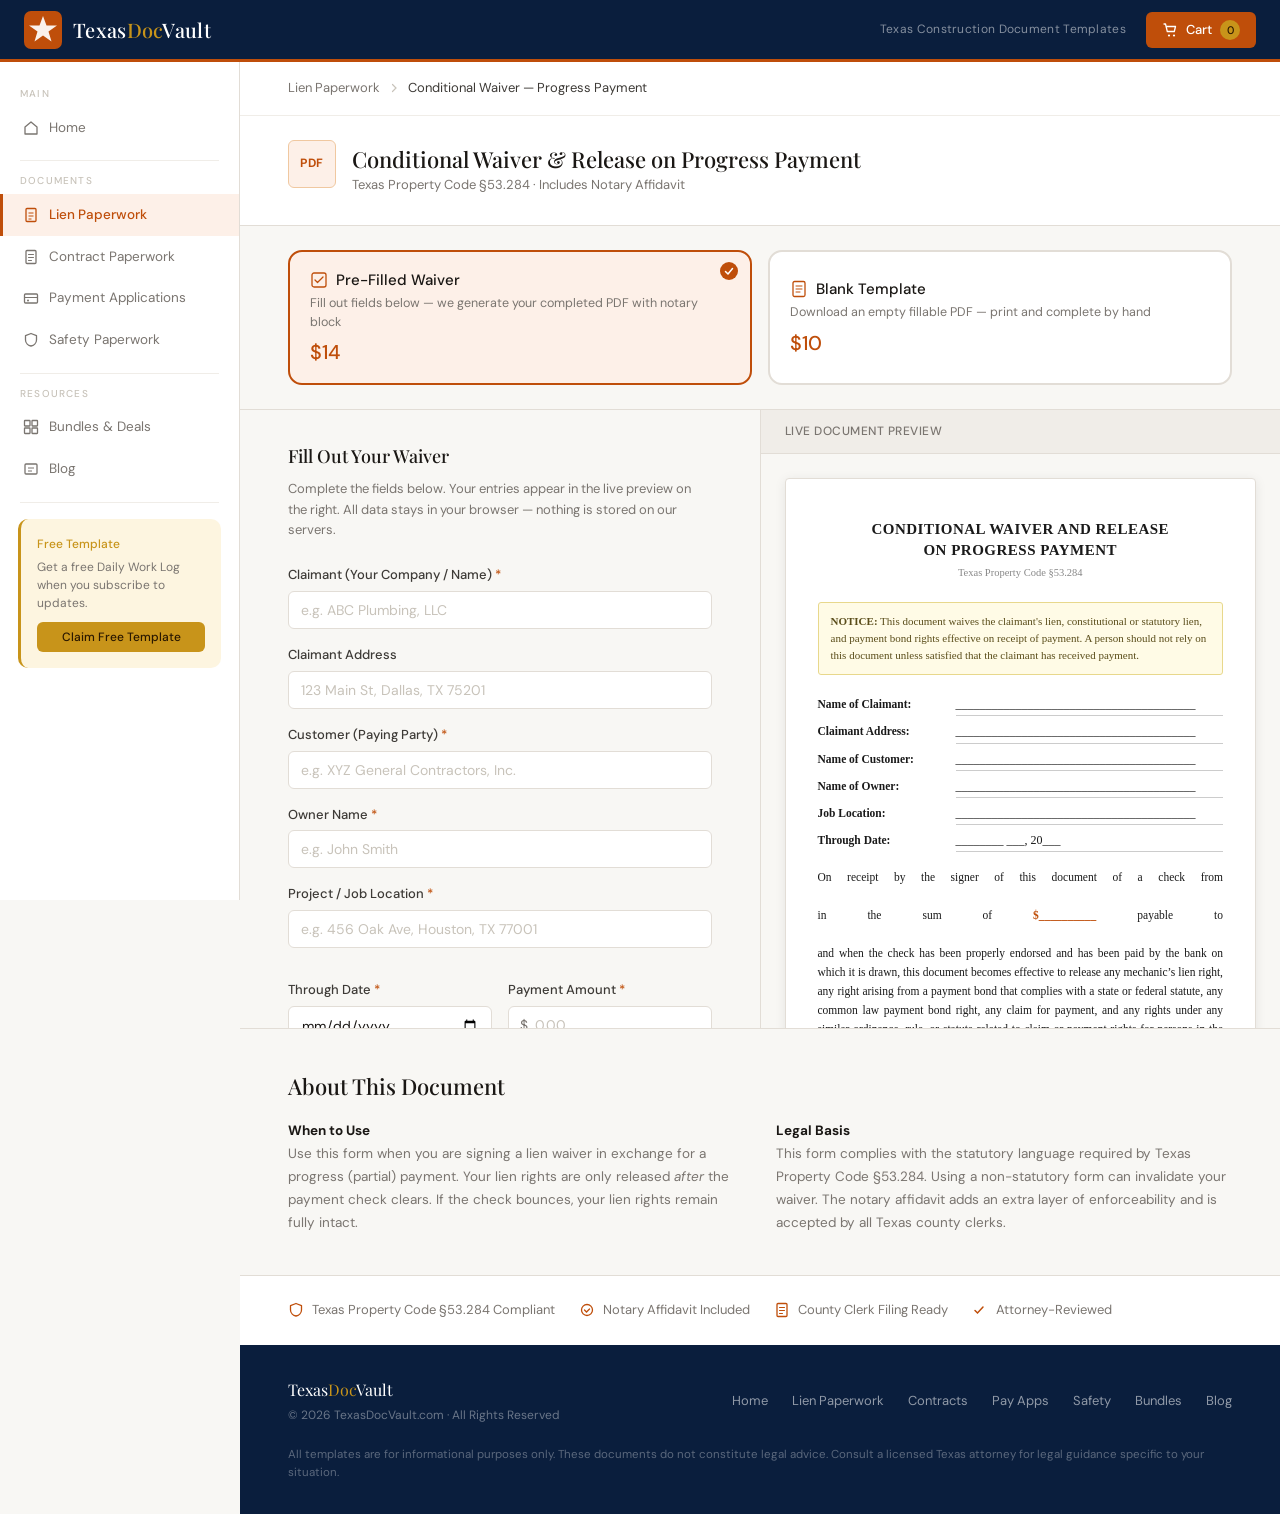
==== lien-conditional-progress.html @ 6f35f44f "Add Conditional Waiver — Progress Payment product detail page Adds a dedicated page for the Conditio" ====
<!DOCTYPE html>
<html lang="en">
<head>
  <meta charset="UTF-8"/>
  <meta name="viewport" content="width=device-width, initial-scale=1.0"/>
  <title>Conditional Lien Waiver — Progress Payment | TexasDocVault</title>
  <meta name="description" content="Texas Conditional Waiver and Release on Progress Payment. Pre-fill online or download a blank template. Compliant with Texas Property Code §53.284. Includes notary affidavit."/>
  <meta name="keywords" content="conditional lien waiver progress payment Texas, Texas Property Code 53.284, conditional waiver fillable PDF, Texas mechanic lien waiver"/>
  <link rel="canonical" href="https://texasdocvault.com/lien-conditional-progress.html"/>
  <link rel="stylesheet" href="css/styles.css"/>
</head>
<body>

<div class="site-layout">
  <div id="site-header"></div>
  <div id="site-sidebar"></div>

  <div class="site-body">
    <main class="main-content">

      <!-- BREADCRUMB -->
      <div class="pdp-breadcrumb">
        <a href="lien.html">Lien Paperwork</a>
        <svg width="12" height="12" viewBox="0 0 12 12" fill="none"><path d="M4.5 2.5L8 6l-3.5 3.5" stroke="currentColor" stroke-width="1.2" stroke-linecap="round"/></svg>
        <span>Conditional Waiver — Progress Payment</span>
      </div>

      <!-- PRODUCT HEADER -->
      <div class="pdp-header">
        <div class="pdp-header-left">
          <div class="product-icon icon-pdf" style="width:48px;height:48px;font-size:12px">PDF</div>
          <div>
            <h1 class="pdp-title">Conditional Waiver &amp; Release on Progress Payment</h1>
            <p class="pdp-subtitle">Texas Property Code §53.284 &middot; Includes Notary Affidavit</p>
          </div>
        </div>
      </div>

      <!-- PURCHASE OPTIONS -->
      <div class="pdp-options">
        <button class="pdp-option active" data-option="prefilled" onclick="selectOption('prefilled')">
          <div class="pdp-option-label">
            <svg width="18" height="18" viewBox="0 0 18 18" fill="none"><rect x="2" y="2" width="14" height="14" rx="2" stroke="currentColor" stroke-width="1.3"/><path d="M5 9l2.5 2.5L13 6" stroke="currentColor" stroke-width="1.3" stroke-linecap="round" stroke-linejoin="round"/></svg>
            Pre-Filled Waiver
          </div>
          <div class="pdp-option-desc">Fill out fields below — we generate your completed PDF with notary block</div>
          <div class="pdp-option-price">$14</div>
        </button>
        <button class="pdp-option" data-option="blank" onclick="selectOption('blank')">
          <div class="pdp-option-label">
            <svg width="18" height="18" viewBox="0 0 18 18" fill="none"><rect x="3" y="1.5" width="12" height="15" rx="1.5" stroke="currentColor" stroke-width="1.3"/><path d="M6 6h6M6 9h6M6 12h4" stroke="currentColor" stroke-width="1" stroke-linecap="round"/></svg>
            Blank Template
          </div>
          <div class="pdp-option-desc">Download an empty fillable PDF — print and complete by hand</div>
          <div class="pdp-option-price">$10</div>
        </button>
      </div>

      <!-- MAIN CONTENT AREA -->
      <div class="pdp-body">

        <!-- LEFT: FORM -->
        <div class="pdp-form-col" id="form-col">
          <div class="pdp-form-panel">
            <h2 class="pdp-form-heading">Fill Out Your Waiver</h2>
            <p class="pdp-form-note">Complete the fields below. Your entries appear in the live preview on the right. All data stays in your browser — nothing is stored on our servers.</p>

            <div class="pdp-field-group">
              <label class="pdp-label">Claimant (Your Company / Name) <span class="pdp-req">*</span></label>
              <input type="text" class="pdp-input" id="f-claimant" placeholder="e.g. ABC Plumbing, LLC" oninput="updatePreview()"/>
            </div>

            <div class="pdp-field-group">
              <label class="pdp-label">Claimant Address</label>
              <input type="text" class="pdp-input" id="f-claimant-address" placeholder="123 Main St, Dallas, TX 75201" oninput="updatePreview()"/>
            </div>

            <div class="pdp-field-group">
              <label class="pdp-label">Customer (Paying Party) <span class="pdp-req">*</span></label>
              <input type="text" class="pdp-input" id="f-customer" placeholder="e.g. XYZ General Contractors, Inc." oninput="updatePreview()"/>
            </div>

            <div class="pdp-field-group">
              <label class="pdp-label">Owner Name <span class="pdp-req">*</span></label>
              <input type="text" class="pdp-input" id="f-owner" placeholder="e.g. John Smith" oninput="updatePreview()"/>
            </div>

            <div class="pdp-field-row">
              <div class="pdp-field-group" style="flex:1">
                <label class="pdp-label">Project / Job Location <span class="pdp-req">*</span></label>
                <input type="text" class="pdp-input" id="f-location" placeholder="e.g. 456 Oak Ave, Houston, TX 77001" oninput="updatePreview()"/>
              </div>
            </div>

            <div class="pdp-field-row">
              <div class="pdp-field-group" style="flex:1">
                <label class="pdp-label">Through Date <span class="pdp-req">*</span></label>
                <input type="date" class="pdp-input" id="f-through-date" oninput="updatePreview()"/>
              </div>
              <div class="pdp-field-group" style="flex:1">
                <label class="pdp-label">Payment Amount <span class="pdp-req">*</span></label>
                <div class="pdp-input-prefix-wrap">
                  <span class="pdp-input-prefix">$</span>
                  <input type="text" class="pdp-input pdp-input-with-prefix" id="f-amount" placeholder="0.00" oninput="formatAmount(this); updatePreview()"/>
                </div>
              </div>
            </div>

            <div class="pdp-field-group">
              <label class="pdp-label">Exceptions (if any)</label>
              <textarea class="pdp-input pdp-textarea" id="f-exceptions" placeholder="List any exceptions to this waiver, or leave blank for 'None'" oninput="updatePreview()"></textarea>
            </div>

            <div class="pdp-field-row">
              <div class="pdp-field-group" style="flex:1">
                <label class="pdp-label">County (for Notary Affidavit)</label>
                <input type="text" class="pdp-input" id="f-county" placeholder="e.g. Harris" oninput="updatePreview()"/>
              </div>
              <div class="pdp-field-group" style="flex:1">
                <label class="pdp-label">Signature Date</label>
                <input type="date" class="pdp-input" id="f-sig-date" oninput="updatePreview()"/>
              </div>
            </div>

            <div class="pdp-form-actions">
              <button class="btn btn-primary pdp-add-btn" onclick="addPrefilledToCart()">
                <svg width="16" height="16" viewBox="0 0 16 16" fill="none"><path d="M2 2h1.5l1.8 7.5h7l1.2-5H4.5" stroke="white" stroke-width="1.3" stroke-linecap="round" stroke-linejoin="round"/><circle cx="7" cy="13.5" r="1.1" fill="white"/><circle cx="12" cy="13.5" r="1.1" fill="white"/></svg>
                Add Pre-Filled Waiver to Cart — $14
              </button>
            </div>
          </div>
        </div>

        <!-- LEFT (BLANK): Simple info panel -->
        <div class="pdp-form-col pdp-blank-panel" id="blank-col" style="display:none">
          <div class="pdp-form-panel">
            <h2 class="pdp-form-heading">Blank Template</h2>
            <p class="pdp-form-note" style="margin-bottom:1.25rem">Download a blank Conditional Waiver &amp; Release on Progress Payment. All fields are left empty for you to fill in by hand or with a PDF editor.</p>

            <div class="pdp-blank-features">
              <div class="pdp-blank-feature">
                <svg width="16" height="16" viewBox="0 0 16 16" fill="none"><path d="M3 8.5l2.5 2.5L11 5" stroke="#1d7a3a" stroke-width="1.5" stroke-linecap="round"/></svg>
                Texas Property Code §53.284 statutory language
              </div>
              <div class="pdp-blank-feature">
                <svg width="16" height="16" viewBox="0 0 16 16" fill="none"><path d="M3 8.5l2.5 2.5L11 5" stroke="#1d7a3a" stroke-width="1.5" stroke-linecap="round"/></svg>
                Notary acknowledgment block included
              </div>
              <div class="pdp-blank-feature">
                <svg width="16" height="16" viewBox="0 0 16 16" fill="none"><path d="M3 8.5l2.5 2.5L11 5" stroke="#1d7a3a" stroke-width="1.5" stroke-linecap="round"/></svg>
                Fillable fields for handwritten or digital entry
              </div>
              <div class="pdp-blank-feature">
                <svg width="16" height="16" viewBox="0 0 16 16" fill="none"><path d="M3 8.5l2.5 2.5L11 5" stroke="#1d7a3a" stroke-width="1.5" stroke-linecap="round"/></svg>
                Print-ready letter-size format
              </div>
              <div class="pdp-blank-feature">
                <svg width="16" height="16" viewBox="0 0 16 16" fill="none"><path d="M3 8.5l2.5 2.5L11 5" stroke="#1d7a3a" stroke-width="1.5" stroke-linecap="round"/></svg>
                Reusable — use on unlimited projects
              </div>
            </div>

            <div class="pdp-form-actions">
              <button class="btn btn-primary pdp-add-btn" onclick="addBlankToCart()">
                <svg width="16" height="16" viewBox="0 0 16 16" fill="none"><path d="M2 2h1.5l1.8 7.5h7l1.2-5H4.5" stroke="white" stroke-width="1.3" stroke-linecap="round" stroke-linejoin="round"/><circle cx="7" cy="13.5" r="1.1" fill="white"/><circle cx="12" cy="13.5" r="1.1" fill="white"/></svg>
                Add Blank Template to Cart — $10
              </button>
            </div>
          </div>
        </div>

        <!-- RIGHT: LIVE PREVIEW -->
        <div class="pdp-preview-col">
          <div class="pdp-preview-bar">
            <span>Live Document Preview</span>
          </div>
          <div class="pdp-preview" id="doc-preview">
            <!-- Document rendered here by JS -->
          </div>
        </div>

      </div>

      <!-- INFO SECTION -->
      <section class="section" style="border-top:1px solid var(--gray-200)">
        <h2 class="section-title" style="margin-bottom:1rem">About This Document</h2>
        <div style="display:grid;grid-template-columns:1fr 1fr;gap:2rem;font-size:13.5px;color:var(--gray-500);line-height:1.7">
          <div>
            <strong style="color:var(--gray-900)">When to Use</strong><br/>
            Use this form when you are signing a lien waiver in exchange for a progress (partial) payment. Your lien rights are only released <em>after</em> the payment check clears. If the check bounces, your lien rights remain fully intact.
          </div>
          <div>
            <strong style="color:var(--gray-900)">Legal Basis</strong><br/>
            This form complies with the statutory language required by Texas Property Code §53.284. Using a non-statutory form can invalidate your waiver. The notary affidavit adds an extra layer of enforceability and is accepted by all Texas county clerks.
          </div>
        </div>
      </section>

      <!-- TRUST BAR -->
      <div class="trust-bar">
        <div class="trust-item">
          <svg width="16" height="16" viewBox="0 0 16 16" fill="none"><path d="M8 1.5l5.5 2.2V8c0 3.2-2.8 5.5-5.5 6-2.7-.5-5.5-2.8-5.5-6V3.7L8 1.5z" stroke="currentColor" stroke-width="1.3" stroke-linejoin="round"/></svg>
          Texas Property Code §53.284 Compliant
        </div>
        <div class="trust-item">
          <svg width="16" height="16" viewBox="0 0 16 16" fill="none"><circle cx="8" cy="8" r="5.5" stroke="currentColor" stroke-width="1.3"/><path d="M5.5 8l2 2 3-3" stroke="currentColor" stroke-width="1.3" stroke-linecap="round"/></svg>
          Notary Affidavit Included
        </div>
        <div class="trust-item">
          <svg width="16" height="16" viewBox="0 0 16 16" fill="none"><rect x="3" y="1.5" width="10" height="13" rx="1" stroke="currentColor" stroke-width="1.3"/><path d="M5.5 5.5h5M5.5 8.5h5M5.5 11.5h3" stroke="currentColor" stroke-width="1" stroke-linecap="round"/></svg>
          County Clerk Filing Ready
        </div>
        <div class="trust-item">
          <svg width="16" height="16" viewBox="0 0 16 16" fill="none"><path d="M3 8.5l2.5 2.5L11 5" stroke="currentColor" stroke-width="1.5" stroke-linecap="round"/></svg>
          Attorney-Reviewed
        </div>
      </div>

    </main>
  </div>

  <div id="site-footer"></div>
</div>

<div id="cart-overlay-slot"></div>
<div id="toast-slot"></div>

<script src="js/data.js"></script>
<script src="js/components.js"></script>
<script>
  initPage('lien');

  /* ── Option Toggle ─────────────────────────────── */
  function selectOption(opt) {
    document.querySelectorAll('.pdp-option').forEach(el => el.classList.remove('active'));
    document.querySelector(`.pdp-option[data-option="${opt}"]`).classList.add('active');
    document.getElementById('form-col').style.display = opt === 'prefilled' ? '' : 'none';
    document.getElementById('blank-col').style.display = opt === 'blank' ? '' : 'none';
  }

  /* ── Amount Formatting ─────────────────────────── */
  function formatAmount(el) {
    let v = el.value.replace(/[^0-9.]/g, '');
    const parts = v.split('.');
    if (parts.length > 2) v = parts[0] + '.' + parts.slice(1).join('');
    el.value = v;
  }

  /* ── Add to Cart ───────────────────────────────── */
  function addPrefilledToCart() {
    const claimant = document.getElementById('f-claimant').value.trim();
    const customer = document.getElementById('f-customer').value.trim();
    const owner    = document.getElementById('f-owner').value.trim();
    const location = document.getElementById('f-location').value.trim();
    const thruDate = document.getElementById('f-through-date').value;
    const amount   = document.getElementById('f-amount').value.trim();

    if (!claimant || !customer || !owner || !location || !thruDate || !amount) {
      showToast('Please fill out all required fields before adding to cart.');
      return;
    }

    // Store form data in localStorage for later retrieval
    const formData = {
      claimant,
      claimantAddress: document.getElementById('f-claimant-address').value.trim(),
      customer,
      owner,
      location,
      throughDate: thruDate,
      amount,
      exceptions: document.getElementById('f-exceptions').value.trim(),
      county: document.getElementById('f-county').value.trim(),
      sigDate: document.getElementById('f-sig-date').value,
    };
    localStorage.setItem('tdv_prefill_lw1', JSON.stringify(formData));

    addToCart('lw-1-prefilled', 'Conditional Waiver — Progress (Pre-Filled)', 14);
  }

  function addBlankToCart() {
    addToCart('lw-1-blank', 'Conditional Waiver — Progress (Blank Template)', 10);
  }

  /* ── Live Preview ──────────────────────────────── */
  function val(id) { return document.getElementById(id) ? document.getElementById(id).value : ''; }
  function blank(str) { return str ? str : '<span class="prev-blank"></span>'; }
  function blankLine(str) { return str ? str : '________________________________________'; }
  function blankShort(str) { return str ? str : '________________'; }
  function blankDate(str) {
    if (!str) return '________ ___, 20___';
    const d = new Date(str + 'T00:00:00');
    return d.toLocaleDateString('en-US', { month: 'long', day: 'numeric', year: 'numeric' });
  }

  function updatePreview() {
    const claimant  = val('f-claimant');
    const address   = val('f-claimant-address');
    const customer  = val('f-customer');
    const owner     = val('f-owner');
    const location  = val('f-location');
    const thruDate  = val('f-through-date');
    const amount    = val('f-amount');
    const exceptions= val('f-exceptions');
    const county    = val('f-county');
    const sigDate   = val('f-sig-date');

    const amountDisplay = amount ? `$${Number(amount).toLocaleString('en-US', {minimumFractionDigits: 2, maximumFractionDigits: 2})}` : '$__________';

    document.getElementById('doc-preview').innerHTML = `
      <div class="prev-doc">
        <div class="prev-header">CONDITIONAL WAIVER AND RELEASE<br/>ON PROGRESS PAYMENT</div>
        <div class="prev-statute">Texas Property Code §53.284</div>

        <div class="prev-notice">
          <strong>NOTICE:</strong> This document waives the claimant's lien, constitutional or statutory lien, and payment bond rights effective on receipt of payment. A person should not rely on this document unless satisfied that the claimant has received payment.
        </div>

        <div class="prev-body">
          <div class="prev-field-row">
            <span class="prev-label">Name of Claimant:</span>
            <span class="prev-value">${blankLine(claimant)}</span>
          </div>
          <div class="prev-field-row">
            <span class="prev-label">Claimant Address:</span>
            <span class="prev-value">${blankLine(address)}</span>
          </div>
          <div class="prev-field-row">
            <span class="prev-label">Name of Customer:</span>
            <span class="prev-value">${blankLine(customer)}</span>
          </div>
          <div class="prev-field-row">
            <span class="prev-label">Name of Owner:</span>
            <span class="prev-value">${blankLine(owner)}</span>
          </div>
          <div class="prev-field-row">
            <span class="prev-label">Job Location:</span>
            <span class="prev-value">${blankLine(location)}</span>
          </div>
          <div class="prev-field-row">
            <span class="prev-label">Through Date:</span>
            <span class="prev-value">${blankDate(thruDate)}</span>
          </div>

          <div class="prev-paragraph">
            On receipt by the signer of this document of a check from
            <strong>${blank(customer) || '<span class="prev-blank"></span>'}</strong>
            in the sum of <strong>${amountDisplay}</strong>
            payable to <strong>${blank(claimant) || '<span class="prev-blank"></span>'}</strong>
            and when the check has been properly endorsed and has been paid by the bank on which
            it is drawn, this document becomes effective to release any mechanic&rsquo;s lien right,
            any right arising from a payment bond that complies with a state or federal statute,
            any common law payment bond right, any claim for payment, and any rights under any
            similar ordinance, rule, or statute related to claim or payment rights for persons in
            the signer&rsquo;s position that the signer has on the job of
            <strong>${blank(owner) || '<span class="prev-blank"></span>'}</strong>
            located at <strong>${blank(location) || '<span class="prev-blank"></span>'}</strong>
            to the following extent:
          </div>

          <div class="prev-paragraph">
            This waiver and release covers a progress payment for all labor, services, equipment,
            or materials furnished to the above-referenced job through <strong>${blankDate(thruDate)}</strong>
            only and does not cover any retainage retained before or after the release date;
            extras furnished before the release date for which payment has not been received;
            or items furnished after the release date. Rights based upon work performed or items
            furnished under a written change order that has been fully executed by the parties
            prior to the release date are covered by this waiver and release unless specifically
            reserved below.
          </div>

          <div class="prev-exceptions">
            <span class="prev-label">Exceptions:</span>
            <span class="prev-value">${exceptions ? exceptions : 'None'}</span>
          </div>

          <div class="prev-sig-section">
            <div class="prev-sig-block">
              <div class="prev-sig-label">CLAIMANT:</div>
              <div class="prev-sig-name">${blankLine(claimant)}</div>
              <div class="prev-sig-line">
                <div>By: ________________________________________</div>
                <div>Title: ________________________________________</div>
                <div>Date: ${blankDate(sigDate)}</div>
              </div>
            </div>
          </div>

          <div class="prev-notary">
            <div class="prev-notary-title">NOTARY ACKNOWLEDGMENT</div>
            <div class="prev-notary-body">
              <div>STATE OF TEXAS</div>
              <div>COUNTY OF ${county ? county.toUpperCase() : '________________'}</div>
              <br/>
              <div>
                Before me, the undersigned notary public, on this day personally appeared
                <strong>${blank(claimant) || '________________________________'}</strong>,
                known to me (or proved to me on the basis of satisfactory evidence) to be the person
                whose name is subscribed to the within instrument and acknowledged to me that he/she
                executed the same for the purposes and consideration therein expressed.
              </div>
              <br/>
              <div>Given under my hand and seal of office this ${blankDate(sigDate)}.</div>
              <br/>
              <div class="prev-notary-sig">
                <div>________________________________________</div>
                <div>Notary Public, State of Texas</div>
                <div style="margin-top:8px">My Commission Expires: ________________</div>
              </div>
              <div class="prev-notary-seal">[NOTARY SEAL]</div>
            </div>
          </div>
        </div>
      </div>
    `;
  }

  // Initial render
  updatePreview();
</script>
</body>
</html>
---- css/styles.css ----
@import url('https://fonts.googleapis.com/css2?family=Playfair+Display:wght@400;500;600&family=DM+Sans:wght@300;400;500&display=swap');

/* ── RESET & BASE ─────────────────────────────── */
*, *::before, *::after { box-sizing: border-box; margin: 0; padding: 0; }

:root {
  --navy:        #0a1e3d;
  --navy-light:  #122a52;
  --accent:      #bf4e0a;
  --accent-h:    #a33f08;
  --accent-bg:   #fdf0e8;
  --gold:        #c8941a;
  --gold-bg:     #fdf5e0;
  --green:       #1d7a3a;
  --green-bg:    #e8f5ee;
  --white:       #ffffff;
  --gray-50:     #f8f7f4;
  --gray-100:    #f0ede8;
  --gray-200:    #e2ddd6;
  --gray-300:    #c8c3ba;
  --gray-500:    #7a7570;
  --gray-700:    #3d3a36;
  --gray-900:    #1a1714;
  --radius-sm:   6px;
  --radius-md:   10px;
  --radius-lg:   14px;
  --sidebar-w:   240px;
  --header-h:    62px;
  --font-serif:  'Playfair Display', Georgia, serif;
  --font-sans:   'DM Sans', system-ui, sans-serif;
  --shadow-sm:   0 1px 3px rgba(0,0,0,.08);
  --shadow-md:   0 4px 12px rgba(0,0,0,.10);
  --shadow-lg:   0 8px 24px rgba(0,0,0,.12);
}

html { scroll-behavior: smooth; }

body {
  font-family: var(--font-sans);
  font-size: 15px;
  color: var(--gray-900);
  background: var(--gray-50);
  line-height: 1.6;
  min-height: 100vh;
  display: flex;
  flex-direction: column;
}

a { color: var(--accent); text-decoration: none; }
a:hover { text-decoration: underline; }
img { max-width: 100%; display: block; }
button { font-family: var(--font-sans); cursor: pointer; }

/* ── LAYOUT ───────────────────────────────────── */
.site-layout {
  display: flex;
  flex-direction: column;
  min-height: 100vh;
}

.site-body {
  display: flex;
  flex: 1;
  padding-top: var(--header-h);
}

.main-content {
  flex: 1;
  min-width: 0;
  margin-left: var(--sidebar-w);
}

/* ── HEADER ───────────────────────────────────── */
.site-header {
  position: fixed;
  top: 0; left: 0; right: 0;
  z-index: 200;
  height: var(--header-h);
  background: var(--navy);
  border-bottom: 3px solid var(--accent);
  display: flex;
  align-items: center;
  justify-content: space-between;
  padding: 0 1.5rem;
}

.logo {
  display: flex;
  align-items: center;
  gap: 11px;
  text-decoration: none;
}

.logo-icon {
  width: 38px;
  height: 38px;
  flex-shrink: 0;
}

.logo-text {
  font-family: var(--font-serif);
  font-size: 20px;
  font-weight: 500;
  color: #fff;
  letter-spacing: .3px;
}

.logo-text span { color: var(--gold); }

.header-right {
  display: flex;
  align-items: center;
  gap: 1.25rem;
}

.header-tagline {
  font-size: 12px;
  color: rgba(255,255,255,.5);
  letter-spacing: .3px;
}

.cart-btn {
  display: flex;
  align-items: center;
  gap: 8px;
  background: var(--accent);
  color: #fff;
  border: none;
  border-radius: var(--radius-sm);
  padding: 8px 16px;
  font-size: 13px;
  font-weight: 500;
  transition: background .15s;
}

.cart-btn:hover { background: var(--accent-h); }

.cart-count {
  background: var(--gold);
  color: #2a1800;
  border-radius: 50%;
  width: 20px; height: 20px;
  display: flex; align-items: center; justify-content: center;
  font-size: 11px;
  font-weight: 500;
}

/* ── SIDEBAR ──────────────────────────────────── */
.sidebar {
  position: fixed;
  top: var(--header-h);
  left: 0;
  bottom: 0;
  width: var(--sidebar-w);
  background: var(--white);
  border-right: 1px solid var(--gray-200);
  overflow-y: auto;
  padding: 1.5rem 0 2rem;
  z-index: 100;
}

.sidebar-section { margin-bottom: .5rem; }

.sidebar-label {
  font-size: 10px;
  font-weight: 500;
  letter-spacing: 1.2px;
  text-transform: uppercase;
  color: var(--gray-300);
  padding: 0 1.25rem;
  margin-bottom: .3rem;
}

.nav-link {
  display: flex;
  align-items: center;
  gap: 10px;
  padding: 10px 1.25rem;
  font-size: 13.5px;
  color: var(--gray-500);
  text-decoration: none;
  border-left: 3px solid transparent;
  transition: all .15s;
}

.nav-link:hover {
  background: var(--gray-50);
  color: var(--gray-900);
  text-decoration: none;
}

.nav-link.active {
  background: var(--accent-bg);
  color: var(--accent);
  border-left-color: var(--accent);
  font-weight: 500;
}

.nav-link svg { flex-shrink: 0; }

.sidebar-divider {
  height: 1px;
  background: var(--gray-100);
  margin: .75rem 1.25rem;
}

.sidebar-promo {
  margin: 1rem 1.1rem 0;
  background: var(--gold-bg);
  border-left: 3px solid var(--gold);
  border-radius: var(--radius-md);
  padding: 1rem;
}

.promo-title {
  font-size: 12px;
  font-weight: 500;
  color: var(--gold);
  margin-bottom: 4px;
}

.promo-body {
  font-size: 12px;
  color: var(--gray-500);
  line-height: 1.5;
  margin-bottom: 10px;
}

.promo-btn {
  width: 100%;
  background: var(--gold);
  color: #2a1800;
  border: none;
  border-radius: var(--radius-sm);
  padding: 7px 12px;
  font-size: 12px;
  font-weight: 500;
}

.promo-btn:hover { opacity: .9; }

/* ── HERO SECTION ─────────────────────────────── */
.hero {
  background: var(--navy);
  color: #fff;
  padding: 3.5rem 3rem;
  position: relative;
  overflow: hidden;
}

.hero-star {
  position: absolute;
  right: 3rem;
  top: 50%;
  transform: translateY(-50%);
  opacity: .06;
  pointer-events: none;
}

.hero-tag {
  display: inline-block;
  background: var(--accent);
  color: #fff;
  font-size: 10px;
  font-weight: 500;
  letter-spacing: 1.2px;
  text-transform: uppercase;
  padding: 4px 12px;
  border-radius: var(--radius-sm);
  margin-bottom: 1rem;
}

.hero h1 {
  font-family: var(--font-serif);
  font-size: 36px;
  font-weight: 500;
  line-height: 1.25;
  max-width: 520px;
  margin-bottom: 1rem;
}

.hero h1 em {
  color: var(--gold);
  font-style: normal;
}

.hero p {
  font-size: 15px;
  color: rgba(255,255,255,.7);
  max-width: 460px;
  line-height: 1.7;
  margin-bottom: 1.75rem;
}

.hero-actions { display: flex; gap: 12px; flex-wrap: wrap; }

/* ── CAT HERO (inner pages) ───────────────────── */
.cat-hero {
  background: var(--navy);
  color: #fff;
  padding: 2.25rem 3rem;
}

.cat-hero h1 {
  font-family: var(--font-serif);
  font-size: 28px;
  font-weight: 500;
  margin-bottom: .4rem;
}

.cat-hero p {
  font-size: 14px;
  color: rgba(255,255,255,.65);
  max-width: 540px;
  line-height: 1.65;
}

/* ── BUTTONS ──────────────────────────────────── */
.btn {
  display: inline-flex;
  align-items: center;
  gap: 7px;
  border-radius: var(--radius-sm);
  padding: 10px 20px;
  font-size: 14px;
  font-weight: 500;
  border: none;
  transition: all .15s;
  text-decoration: none;
}

.btn-primary {
  background: var(--accent);
  color: #fff;
}
.btn-primary:hover { background: var(--accent-h); color: #fff; text-decoration: none; }

.btn-outline-white {
  background: transparent;
  color: #fff;
  border: 1px solid rgba(255,255,255,.35);
}
.btn-outline-white:hover { background: rgba(255,255,255,.08); color: #fff; text-decoration: none; }

.btn-add {
  background: var(--accent);
  color: #fff;
  border: none;
  border-radius: var(--radius-sm);
  padding: 7px 14px;
  font-size: 13px;
  font-weight: 500;
  white-space: nowrap;
}
.btn-add:hover { background: var(--accent-h); }

/* ── STATS BAR ────────────────────────────────── */
.stats-bar {
  display: flex;
  background: var(--white);
  border-bottom: 1px solid var(--gray-200);
}

.stat-item {
  flex: 1;
  padding: 1.25rem 1rem;
  text-align: center;
  border-right: 1px solid var(--gray-200);
}
.stat-item:last-child { border-right: none; }

.stat-num {
  display: block;
  font-family: var(--font-serif);
  font-size: 22px;
  font-weight: 600;
  color: var(--accent);
}

.stat-label {
  font-size: 12px;
  color: var(--gray-500);
  margin-top: 2px;
}

/* ── SECTION ──────────────────────────────────── */
.section { padding: 2.5rem 3rem; }
.section-sm { padding: 2rem 3rem; }

.section-header {
  display: flex;
  align-items: baseline;
  justify-content: space-between;
  margin-bottom: 1.5rem;
}

.section-title {
  font-family: var(--font-serif);
  font-size: 22px;
  font-weight: 500;
  color: var(--gray-900);
}

.section-link {
  font-size: 13px;
  color: var(--accent);
  font-weight: 500;
  text-decoration: none;
}
.section-link:hover { text-decoration: underline; }

/* ── PRODUCT GRID ─────────────────────────────── */
.product-grid {
  display: grid;
  grid-template-columns: repeat(auto-fill, minmax(210px, 1fr));
  gap: 1.1rem;
}

.product-card {
  background: var(--white);
  border: 1px solid var(--gray-200);
  border-radius: var(--radius-lg);
  padding: 1.35rem;
  display: flex;
  flex-direction: column;
  box-shadow: var(--shadow-sm);
  transition: box-shadow .2s, transform .2s;
}

.product-card:hover {
  box-shadow: var(--shadow-md);
  transform: translateY(-2px);
}

.product-icon {
  width: 42px; height: 42px;
  border-radius: var(--radius-sm);
  display: flex;
  align-items: center;
  justify-content: center;
  margin-bottom: .85rem;
  font-size: 11px;
  font-weight: 700;
  letter-spacing: .5px;
}

.icon-pdf  { background: var(--accent-bg); color: var(--accent); border: 1px solid #f0c8a0; }
.icon-xlsx { background: var(--green-bg);  color: var(--green);  border: 1px solid #b0ddc0; }

.product-name {
  font-size: 13.5px;
  font-weight: 500;
  color: var(--gray-900);
  margin-bottom: .4rem;
  line-height: 1.4;
}

.product-desc {
  font-size: 12.5px;
  color: var(--gray-500);
  line-height: 1.55;
  flex: 1;
  margin-bottom: 1.1rem;
}

.product-footer {
  display: flex;
  align-items: center;
  justify-content: space-between;
}

.product-price {
  font-size: 17px;
  font-weight: 500;
  color: var(--gray-900);
}

.fmt-badge {
  display: inline-block;
  font-size: 10px;
  font-weight: 600;
  padding: 2px 7px;
  border-radius: 4px;
  margin-left: 6px;
  letter-spacing: .5px;
  vertical-align: middle;
}

.fmt-pdf  { background: var(--accent-bg); color: var(--accent); }
.fmt-xlsx { background: var(--green-bg);  color: var(--green); }

/* ── BUNDLE GRID ──────────────────────────────── */
.bundle-grid {
  display: grid;
  grid-template-columns: repeat(auto-fill, minmax(280px, 1fr));
  gap: 1.25rem;
}

.bundle-card {
  background: var(--white);
  border: 2px solid var(--accent);
  border-radius: var(--radius-lg);
  padding: 1.6rem;
  box-shadow: var(--shadow-sm);
  transition: box-shadow .2s;
}

.bundle-card:hover { box-shadow: var(--shadow-md); }

.bundle-badge {
  display: inline-block;
  background: var(--accent-bg);
  color: var(--accent);
  font-size: 10px;
  font-weight: 600;
  letter-spacing: .6px;
  text-transform: uppercase;
  padding: 3px 10px;
  border-radius: var(--radius-sm);
  margin-bottom: .85rem;
}

.bundle-name {
  font-family: var(--font-serif);
  font-size: 18px;
  font-weight: 500;
  color: var(--gray-900);
  margin-bottom: .5rem;
}

.bundle-includes {
  font-size: 13px;
  color: var(--gray-500);
  line-height: 1.6;
  margin-bottom: 1.25rem;
}

.bundle-footer {
  display: flex;
  align-items: center;
  justify-content: space-between;
  gap: 1rem;
}

.bundle-price { line-height: 1.2; }
.bundle-price-main { font-size: 26px; font-weight: 500; color: var(--gray-900); }
.bundle-price-save { font-size: 12px; color: var(--gray-500); }

.btn-bundle {
  background: var(--accent);
  color: #fff;
  border: none;
  border-radius: var(--radius-sm);
  padding: 10px 20px;
  font-size: 14px;
  font-weight: 500;
  white-space: nowrap;
}
.btn-bundle:hover { background: var(--accent-h); }

/* ── BLOG GRID ────────────────────────────────── */
.blog-grid {
  display: grid;
  grid-template-columns: repeat(auto-fill, minmax(280px, 1fr));
  gap: 1.25rem;
}

.blog-card {
  background: var(--white);
  border: 1px solid var(--gray-200);
  border-radius: var(--radius-lg);
  overflow: hidden;
  box-shadow: var(--shadow-sm);
  transition: box-shadow .2s, transform .2s;
}

.blog-card:hover {
  box-shadow: var(--shadow-md);
  transform: translateY(-2px);
}

.blog-card-img {
  height: 120px;
  background: var(--navy);
  position: relative;
  display: flex;
  align-items: center;
  justify-content: center;
  overflow: hidden;
}

.blog-cat-badge {
  position: absolute;
  top: 12px; left: 12px;
  background: var(--accent);
  color: #fff;
  font-size: 10px;
  font-weight: 600;
  letter-spacing: .6px;
  text-transform: uppercase;
  padding: 3px 9px;
  border-radius: var(--radius-sm);
}

.blog-card-body { padding: 1.1rem; }

.blog-card-title {
  font-size: 14px;
  font-weight: 500;
  color: var(--gray-900);
  line-height: 1.45;
  margin-bottom: .45rem;
}

.blog-card-excerpt {
  font-size: 12.5px;
  color: var(--gray-500);
  line-height: 1.55;
  margin-bottom: .85rem;
}

.blog-card-meta {
  display: flex;
  align-items: center;
  justify-content: space-between;
  font-size: 11.5px;
  color: var(--gray-300);
}

.read-more-link {
  color: var(--accent);
  font-weight: 500;
  font-size: 12.5px;
  text-decoration: none;
}
.read-more-link:hover { text-decoration: underline; }

/* ── TRUST BAR ────────────────────────────────── */
.trust-bar {
  display: flex;
  flex-wrap: wrap;
  gap: 1.5rem;
  padding: 1.5rem 3rem;
  background: var(--white);
  border-top: 1px solid var(--gray-200);
}

.trust-item {
  display: flex;
  align-items: center;
  gap: 8px;
  font-size: 13px;
  color: var(--gray-500);
}

.trust-item svg { color: var(--accent); flex-shrink: 0; }

/* ── CART NOTIFICATION ────────────────────────── */
.cart-toast {
  position: fixed;
  bottom: 24px;
  right: 24px;
  background: var(--navy);
  color: #fff;
  padding: 13px 22px;
  border-radius: var(--radius-md);
  font-size: 13.5px;
  border-left: 4px solid var(--accent);
  box-shadow: var(--shadow-lg);
  opacity: 0;
  transform: translateY(12px);
  transition: opacity .3s, transform .3s;
  pointer-events: none;
  z-index: 999;
  max-width: 320px;
}

.cart-toast.show {
  opacity: 1;
  transform: translateY(0);
}

/* ── CART MODAL ───────────────────────────────── */
.cart-overlay {
  display: none;
  position: fixed;
  inset: 0;
  background: rgba(0,0,0,.4);
  z-index: 500;
  align-items: flex-start;
  justify-content: flex-end;
}

.cart-overlay.open { display: flex; }

.cart-panel {
  background: var(--white);
  width: 380px;
  height: 100%;
  overflow-y: auto;
  margin-top: var(--header-h);
  padding: 1.5rem;
  box-shadow: var(--shadow-lg);
}

.cart-panel h2 {
  font-family: var(--font-serif);
  font-size: 20px;
  margin-bottom: 1.25rem;
  padding-bottom: 1rem;
  border-bottom: 1px solid var(--gray-200);
  display: flex;
  justify-content: space-between;
  align-items: center;
}

.cart-close {
  background: none;
  border: none;
  font-size: 22px;
  color: var(--gray-500);
  line-height: 1;
}

.cart-item {
  display: flex;
  justify-content: space-between;
  align-items: flex-start;
  padding: .85rem 0;
  border-bottom: 1px solid var(--gray-100);
  gap: 1rem;
}

.cart-item-name { font-size: 13.5px; font-weight: 500; color: var(--gray-900); }
.cart-item-price { font-size: 14px; font-weight: 500; white-space: nowrap; }
.cart-item-remove { font-size: 11px; color: var(--gray-300); background: none; border: none; margin-top: 4px; }
.cart-item-remove:hover { color: var(--accent); }

.cart-total {
  display: flex;
  justify-content: space-between;
  font-size: 16px;
  font-weight: 500;
  padding: 1rem 0;
  border-top: 2px solid var(--gray-200);
  margin-top: .5rem;
}

.checkout-btn {
  display: block;
  width: 100%;
  background: var(--accent);
  color: #fff;
  border: none;
  border-radius: var(--radius-sm);
  padding: 13px;
  font-size: 15px;
  font-weight: 500;
  margin-top: 1rem;
  text-align: center;
}
.checkout-btn:hover { background: var(--accent-h); }

.cart-empty {
  text-align: center;
  padding: 2rem 0;
  color: var(--gray-300);
  font-size: 14px;
}

/* ── FOOTER ───────────────────────────────────── */
.site-footer {
  background: var(--navy);
  color: rgba(255,255,255,.65);
  padding: 2rem 3rem;
  margin-left: var(--sidebar-w);
  display: flex;
  flex-wrap: wrap;
  justify-content: space-between;
  align-items: center;
  gap: 1rem;
  font-size: 13px;
}

.footer-brand {
  font-family: var(--font-serif);
  font-size: 16px;
  color: #fff;
}
.footer-brand span { color: var(--gold); }

.footer-links { display: flex; gap: 1.5rem; flex-wrap: wrap; }
.footer-links a { color: rgba(255,255,255,.55); font-size: 13px; }
.footer-links a:hover { color: #fff; text-decoration: none; }

.footer-note { font-size: 11.5px; width: 100%; margin-top: .25rem; opacity: .5; }

/* ── PRODUCT DETAIL PAGE (PDP) ───────────────── */
.pdp-breadcrumb {
  display: flex;
  align-items: center;
  gap: 8px;
  padding: 1rem 3rem;
  font-size: 13px;
  color: var(--gray-300);
  background: var(--white);
  border-bottom: 1px solid var(--gray-100);
}

.pdp-breadcrumb a { color: var(--gray-500); text-decoration: none; }
.pdp-breadcrumb a:hover { color: var(--accent); }
.pdp-breadcrumb svg { color: var(--gray-300); }
.pdp-breadcrumb span { color: var(--gray-700); }

.pdp-header {
  display: flex;
  align-items: center;
  justify-content: space-between;
  padding: 1.5rem 3rem;
  background: var(--white);
  border-bottom: 1px solid var(--gray-200);
}

.pdp-header-left {
  display: flex;
  align-items: center;
  gap: 1rem;
}

.pdp-title {
  font-family: var(--font-serif);
  font-size: 22px;
  font-weight: 500;
  color: var(--gray-900);
  line-height: 1.3;
}

.pdp-subtitle {
  font-size: 13px;
  color: var(--gray-500);
  margin-top: 2px;
}

/* ── PDP Options Toggle ──────────────────────── */
.pdp-options {
  display: flex;
  gap: 1rem;
  padding: 1.5rem 3rem;
  background: var(--gray-50);
  border-bottom: 1px solid var(--gray-200);
}

.pdp-option {
  flex: 1;
  background: var(--white);
  border: 2px solid var(--gray-200);
  border-radius: var(--radius-lg);
  padding: 1.1rem 1.25rem;
  text-align: left;
  cursor: pointer;
  transition: all .15s;
  position: relative;
}

.pdp-option:hover { border-color: var(--gray-300); }

.pdp-option.active {
  border-color: var(--accent);
  background: var(--accent-bg);
}

.pdp-option.active::before {
  content: '';
  position: absolute;
  top: 10px;
  right: 12px;
  width: 18px;
  height: 18px;
  background: var(--accent);
  border-radius: 50%;
  background-image: url("data:image/svg+xml,%3Csvg width='12' height='12' viewBox='0 0 12 12' fill='none' xmlns='http://www.w3.org/2000/svg'%3E%3Cpath d='M2.5 6.5L5 9L9.5 3.5' stroke='white' stroke-width='1.5' stroke-linecap='round' stroke-linejoin='round'/%3E%3C/svg%3E");
  background-repeat: no-repeat;
  background-position: center;
}

.pdp-option-label {
  display: flex;
  align-items: center;
  gap: 8px;
  font-size: 15px;
  font-weight: 500;
  color: var(--gray-900);
  margin-bottom: 4px;
}

.pdp-option-label svg { color: var(--accent); }

.pdp-option-desc {
  font-size: 12.5px;
  color: var(--gray-500);
  line-height: 1.5;
  margin-bottom: 8px;
}

.pdp-option-price {
  font-size: 20px;
  font-weight: 500;
  color: var(--accent);
}

/* ── PDP Body (form + preview) ───────────────── */
.pdp-body {
  display: flex;
  gap: 0;
  height: calc(100vh - var(--header-h) - 220px);
  min-height: 500px;
}

.pdp-form-col {
  flex: 1;
  min-width: 0;
  border-right: 1px solid var(--gray-200);
  overflow-y: auto;
}

.pdp-form-panel {
  padding: 2rem 3rem;
}

.pdp-form-heading {
  font-family: var(--font-serif);
  font-size: 18px;
  font-weight: 500;
  color: var(--gray-900);
  margin-bottom: .5rem;
}

.pdp-form-note {
  font-size: 13px;
  color: var(--gray-500);
  line-height: 1.6;
  margin-bottom: 1.5rem;
}

.pdp-field-group { margin-bottom: 1rem; }

.pdp-field-row {
  display: flex;
  gap: 1rem;
  margin-bottom: 1rem;
}

.pdp-label {
  display: block;
  font-size: 13px;
  font-weight: 500;
  color: var(--gray-700);
  margin-bottom: 5px;
}

.pdp-req { color: var(--accent); }

.pdp-input {
  width: 100%;
  padding: 9px 12px;
  font-size: 14px;
  font-family: var(--font-sans);
  border: 1px solid var(--gray-200);
  border-radius: var(--radius-sm);
  color: var(--gray-900);
  background: var(--white);
  transition: border-color .15s;
}

.pdp-input:focus {
  outline: none;
  border-color: var(--accent);
  box-shadow: 0 0 0 3px rgba(191,78,10,.1);
}

.pdp-input::placeholder { color: var(--gray-300); }

.pdp-textarea {
  min-height: 72px;
  resize: vertical;
  line-height: 1.5;
}

.pdp-input-prefix-wrap {
  position: relative;
  display: flex;
  align-items: center;
}

.pdp-input-prefix {
  position: absolute;
  left: 12px;
  font-size: 14px;
  color: var(--gray-500);
  pointer-events: none;
}

.pdp-input-with-prefix { padding-left: 26px; }

.pdp-form-actions {
  margin-top: 1.5rem;
  padding-top: 1.5rem;
  border-top: 1px solid var(--gray-100);
}

.pdp-add-btn {
  width: 100%;
  justify-content: center;
  padding: 13px 20px;
  font-size: 15px;
}

/* ── Blank panel features ────────────────────── */
.pdp-blank-features {
  display: flex;
  flex-direction: column;
  gap: 10px;
  margin-bottom: 1.5rem;
}

.pdp-blank-feature {
  display: flex;
  align-items: center;
  gap: 10px;
  font-size: 13.5px;
  color: var(--gray-700);
}

.pdp-blank-feature svg { flex-shrink: 0; }

/* ── PDP Preview Column ──────────────────────── */
.pdp-preview-col {
  flex: 1;
  min-width: 0;
  background: var(--gray-50);
  display: flex;
  flex-direction: column;
  overflow: hidden;
}

.pdp-preview-bar {
  padding: .75rem 1.5rem;
  font-size: 12px;
  font-weight: 500;
  color: var(--gray-500);
  letter-spacing: .5px;
  text-transform: uppercase;
  background: var(--gray-100);
  border-bottom: 1px solid var(--gray-200);
}

.pdp-preview {
  flex: 1;
  padding: 1.5rem;
  overflow-y: auto;
}

/* ── Document Preview Styles ─────────────────── */
.prev-doc {
  background: #fff;
  border: 1px solid var(--gray-200);
  border-radius: 4px;
  padding: 2.5rem 2rem;
  font-family: 'Times New Roman', Times, serif;
  font-size: 12px;
  line-height: 1.6;
  color: #1a1a1a;
  box-shadow: 0 2px 12px rgba(0,0,0,.08);
  max-width: 560px;
  margin: 0 auto;
}

.prev-header {
  text-align: center;
  font-size: 15px;
  font-weight: 700;
  letter-spacing: .5px;
  margin-bottom: 4px;
  line-height: 1.4;
}

.prev-statute {
  text-align: center;
  font-size: 10.5px;
  color: #888;
  margin-bottom: 1.25rem;
}

.prev-notice {
  background: #fffbe6;
  border: 1px solid #e8d88c;
  border-radius: 3px;
  padding: 10px 12px;
  font-size: 11px;
  line-height: 1.55;
  margin-bottom: 1.25rem;
  color: #5a4d1a;
}

.prev-body { margin-top: .5rem; }

.prev-field-row {
  display: flex;
  gap: 8px;
  margin-bottom: 6px;
  align-items: baseline;
}

.prev-field-row .prev-label {
  font-weight: 700;
  font-size: 11.5px;
  white-space: nowrap;
  min-width: 130px;
}

.prev-field-row .prev-value {
  flex: 1;
  border-bottom: 1px solid #ccc;
  min-height: 16px;
  font-size: 12px;
  padding-bottom: 1px;
}

.prev-blank {
  display: inline-block;
  width: 100%;
  min-width: 80px;
}

.prev-paragraph {
  margin: 1rem 0;
  text-align: justify;
  font-size: 11.5px;
  line-height: 1.65;
}

.prev-paragraph strong {
  color: var(--accent);
  font-weight: 600;
}

.prev-exceptions {
  margin: 1rem 0;
  display: flex;
  gap: 8px;
}

.prev-exceptions .prev-label {
  font-weight: 700;
  font-size: 11.5px;
  white-space: nowrap;
}

.prev-exceptions .prev-value {
  font-size: 11.5px;
  font-style: italic;
}

.prev-sig-section {
  margin-top: 2rem;
  padding-top: 1rem;
  border-top: 1px solid #ddd;
}

.prev-sig-block { margin-bottom: 1.5rem; }

.prev-sig-label {
  font-weight: 700;
  font-size: 11.5px;
  margin-bottom: 8px;
}

.prev-sig-name {
  font-size: 12px;
  margin-bottom: 12px;
  border-bottom: 1px solid #ccc;
  padding-bottom: 2px;
}

.prev-sig-line {
  display: flex;
  flex-direction: column;
  gap: 8px;
  font-size: 11.5px;
}

.prev-notary {
  margin-top: 2rem;
  padding-top: 1.25rem;
  border-top: 2px solid #333;
}

.prev-notary-title {
  text-align: center;
  font-size: 13px;
  font-weight: 700;
  letter-spacing: .5px;
  margin-bottom: 1rem;
}

.prev-notary-body {
  font-size: 11.5px;
  line-height: 1.65;
}

.prev-notary-body strong { color: var(--accent); }

.prev-notary-sig {
  margin-top: 2rem;
  font-size: 11.5px;
  line-height: 2;
}

.prev-notary-seal {
  margin-top: 1rem;
  width: 100px;
  height: 100px;
  border: 2px dashed #ccc;
  border-radius: 50%;
  display: flex;
  align-items: center;
  justify-content: center;
  font-size: 10px;
  color: #bbb;
  letter-spacing: 1px;
  margin-left: auto;
}

/* ── RESPONSIVE ───────────────────────────────── */
@media (max-width: 900px) {
  :root { --sidebar-w: 0px; }
  .sidebar { transform: translateX(-240px); transition: transform .3s; width: 240px; }
  .sidebar.open { transform: translateX(0); }
  .main-content { margin-left: 0; }
  .site-footer { margin-left: 0; }
  .hero { padding: 2.5rem 1.5rem; }
  .cat-hero { padding: 1.75rem 1.5rem; }
  .section { padding: 2rem 1.5rem; }
  .trust-bar { padding: 1.25rem 1.5rem; }
  .hero h1 { font-size: 28px; }
  .header-tagline { display: none; }
  .pdp-header { padding: 1.25rem 1.5rem; }
  .pdp-breadcrumb { padding: .75rem 1.5rem; }
  .pdp-options { flex-direction: column; padding: 1rem 1.5rem; }
  .pdp-body { flex-direction: column; }
  .pdp-form-col { border-right: none; border-bottom: 1px solid var(--gray-200); }
  .pdp-form-panel { padding: 1.5rem; }
  .pdp-field-row { flex-direction: column; gap: 0; }
  .pdp-preview-col { min-height: 500px; }
  .pdp-preview { padding: 1rem; }
  .prev-doc { padding: 1.5rem 1rem; }
}
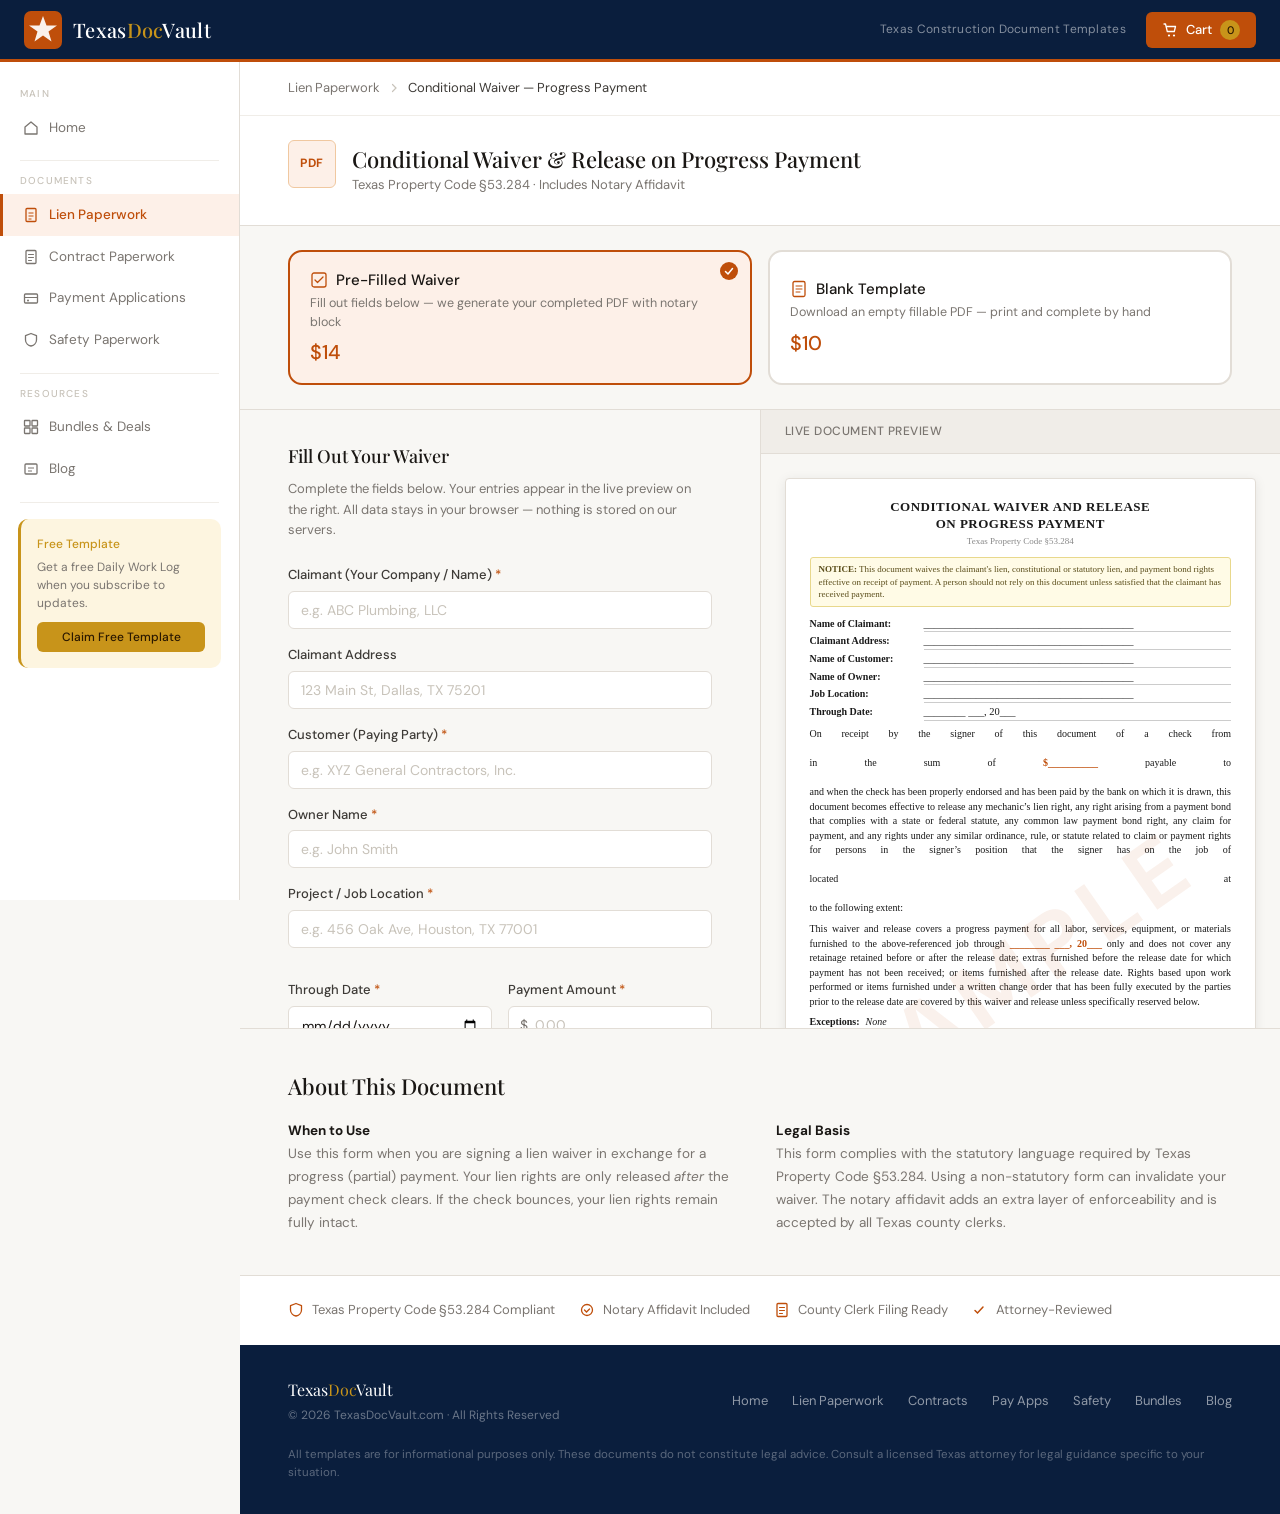
==== commit b14ba981: "Condense lien waiver preview to one page, add SAMPLE watermark - Tighten margins, font sizes, and sp" ====
--- a/lien-conditional-progress.html
+++ b/lien-conditional-progress.html
@@ -391,21 +391,18 @@
             <div class="prev-notary-body">
               <div>STATE OF TEXAS</div>
               <div>COUNTY OF ${county ? county.toUpperCase() : '________________'}</div>
-              <br/>
-              <div>
+              <div style="margin-top:.3rem">
                 Before me, the undersigned notary public, on this day personally appeared
                 <strong>${blank(claimant) || '________________________________'}</strong>,
                 known to me (or proved to me on the basis of satisfactory evidence) to be the person
                 whose name is subscribed to the within instrument and acknowledged to me that he/she
                 executed the same for the purposes and consideration therein expressed.
               </div>
-              <br/>
-              <div>Given under my hand and seal of office this ${blankDate(sigDate)}.</div>
-              <br/>
+              <div style="margin-top:.3rem">Given under my hand and seal of office this ${blankDate(sigDate)}.</div>
               <div class="prev-notary-sig">
                 <div>________________________________________</div>
                 <div>Notary Public, State of Texas</div>
-                <div style="margin-top:8px">My Commission Expires: ________________</div>
+                <div>My Commission Expires: ________________</div>
               </div>
               <div class="prev-notary-seal">[NOTARY SEAL]</div>
             </div>
--- a/css/styles.css
+++ b/css/styles.css
@@ -1065,78 +1065,101 @@
   background: #fff;
   border: 1px solid var(--gray-200);
   border-radius: 4px;
-  padding: 2.5rem 2rem;
+  padding: 1.25rem 1.5rem;
   font-family: 'Times New Roman', Times, serif;
-  font-size: 12px;
-  line-height: 1.6;
+  font-size: 10.5px;
+  line-height: 1.4;
   color: #1a1a1a;
   box-shadow: 0 2px 12px rgba(0,0,0,.08);
   max-width: 560px;
   margin: 0 auto;
+  position: relative;
+  overflow: hidden;
+  user-select: none;
+  -webkit-user-select: none;
+  -moz-user-select: none;
+  -ms-user-select: none;
+}
+
+/* ── SAMPLE Watermark ────────────────────────── */
+.prev-doc::before {
+  content: 'SAMPLE';
+  position: absolute;
+  top: 50%;
+  left: 50%;
+  transform: translate(-50%, -50%) rotate(-35deg);
+  font-family: var(--font-sans);
+  font-size: 90px;
+  font-weight: 700;
+  color: rgba(191, 78, 10, .08);
+  letter-spacing: 12px;
+  pointer-events: none;
+  z-index: 10;
+  white-space: nowrap;
 }
 
 .prev-header {
   text-align: center;
-  font-size: 15px;
+  font-size: 13px;
   font-weight: 700;
   letter-spacing: .5px;
-  margin-bottom: 4px;
-  line-height: 1.4;
+  margin-bottom: 2px;
+  line-height: 1.3;
 }
 
 .prev-statute {
   text-align: center;
-  font-size: 10.5px;
+  font-size: 9px;
   color: #888;
-  margin-bottom: 1.25rem;
+  margin-bottom: .6rem;
 }
 
 .prev-notice {
   background: #fffbe6;
   border: 1px solid #e8d88c;
   border-radius: 3px;
-  padding: 10px 12px;
-  font-size: 11px;
-  line-height: 1.55;
-  margin-bottom: 1.25rem;
+  padding: 5px 8px;
+  font-size: 9px;
+  line-height: 1.4;
+  margin-bottom: .6rem;
   color: #5a4d1a;
 }
 
-.prev-body { margin-top: .5rem; }
+.prev-body { margin-top: .25rem; }
 
 .prev-field-row {
   display: flex;
-  gap: 8px;
-  margin-bottom: 6px;
+  gap: 4px;
+  margin-bottom: 2px;
   align-items: baseline;
 }
 
 .prev-field-row .prev-label {
   font-weight: 700;
-  font-size: 11.5px;
+  font-size: 10px;
   white-space: nowrap;
-  min-width: 130px;
+  min-width: 110px;
 }
 
 .prev-field-row .prev-value {
   flex: 1;
   border-bottom: 1px solid #ccc;
-  min-height: 16px;
-  font-size: 12px;
-  padding-bottom: 1px;
+  min-height: 13px;
+  font-size: 10.5px;
+  padding-bottom: 0;
 }
 
 .prev-blank {
   display: inline-block;
   width: 100%;
-  min-width: 80px;
+  min-width: 60px;
 }
 
 .prev-paragraph {
-  margin: 1rem 0;
+  margin: .4rem 0;
   text-align: justify;
-  font-size: 11.5px;
-  line-height: 1.65;
+  font-size: 10px;
+  line-height: 1.45;
 }
 
 .prev-paragraph strong {
@@ -1145,87 +1168,87 @@
 }
 
 .prev-exceptions {
-  margin: 1rem 0;
-  display: flex;
-  gap: 8px;
+  margin: .4rem 0;
+  display: flex;
+  gap: 6px;
 }
 
 .prev-exceptions .prev-label {
   font-weight: 700;
-  font-size: 11.5px;
+  font-size: 10px;
   white-space: nowrap;
 }
 
 .prev-exceptions .prev-value {
-  font-size: 11.5px;
+  font-size: 10px;
   font-style: italic;
 }
 
 .prev-sig-section {
-  margin-top: 2rem;
-  padding-top: 1rem;
+  margin-top: .75rem;
+  padding-top: .5rem;
   border-top: 1px solid #ddd;
 }
 
-.prev-sig-block { margin-bottom: 1.5rem; }
+.prev-sig-block { margin-bottom: .5rem; }
 
 .prev-sig-label {
   font-weight: 700;
-  font-size: 11.5px;
-  margin-bottom: 8px;
+  font-size: 10px;
+  margin-bottom: 3px;
 }
 
 .prev-sig-name {
-  font-size: 12px;
-  margin-bottom: 12px;
+  font-size: 10.5px;
+  margin-bottom: 4px;
   border-bottom: 1px solid #ccc;
-  padding-bottom: 2px;
+  padding-bottom: 1px;
 }
 
 .prev-sig-line {
   display: flex;
   flex-direction: column;
-  gap: 8px;
-  font-size: 11.5px;
+  gap: 3px;
+  font-size: 10px;
 }
 
 .prev-notary {
-  margin-top: 2rem;
-  padding-top: 1.25rem;
+  margin-top: .75rem;
+  padding-top: .5rem;
   border-top: 2px solid #333;
 }
 
 .prev-notary-title {
   text-align: center;
-  font-size: 13px;
+  font-size: 11px;
   font-weight: 700;
   letter-spacing: .5px;
-  margin-bottom: 1rem;
+  margin-bottom: .4rem;
 }
 
 .prev-notary-body {
-  font-size: 11.5px;
-  line-height: 1.65;
+  font-size: 10px;
+  line-height: 1.4;
 }
 
 .prev-notary-body strong { color: var(--accent); }
 
 .prev-notary-sig {
-  margin-top: 2rem;
-  font-size: 11.5px;
-  line-height: 2;
+  margin-top: .6rem;
+  font-size: 10px;
+  line-height: 1.7;
 }
 
 .prev-notary-seal {
-  margin-top: 1rem;
-  width: 100px;
-  height: 100px;
+  margin-top: .4rem;
+  width: 70px;
+  height: 70px;
   border: 2px dashed #ccc;
   border-radius: 50%;
   display: flex;
   align-items: center;
   justify-content: center;
-  font-size: 10px;
+  font-size: 8px;
   color: #bbb;
   letter-spacing: 1px;
   margin-left: auto;
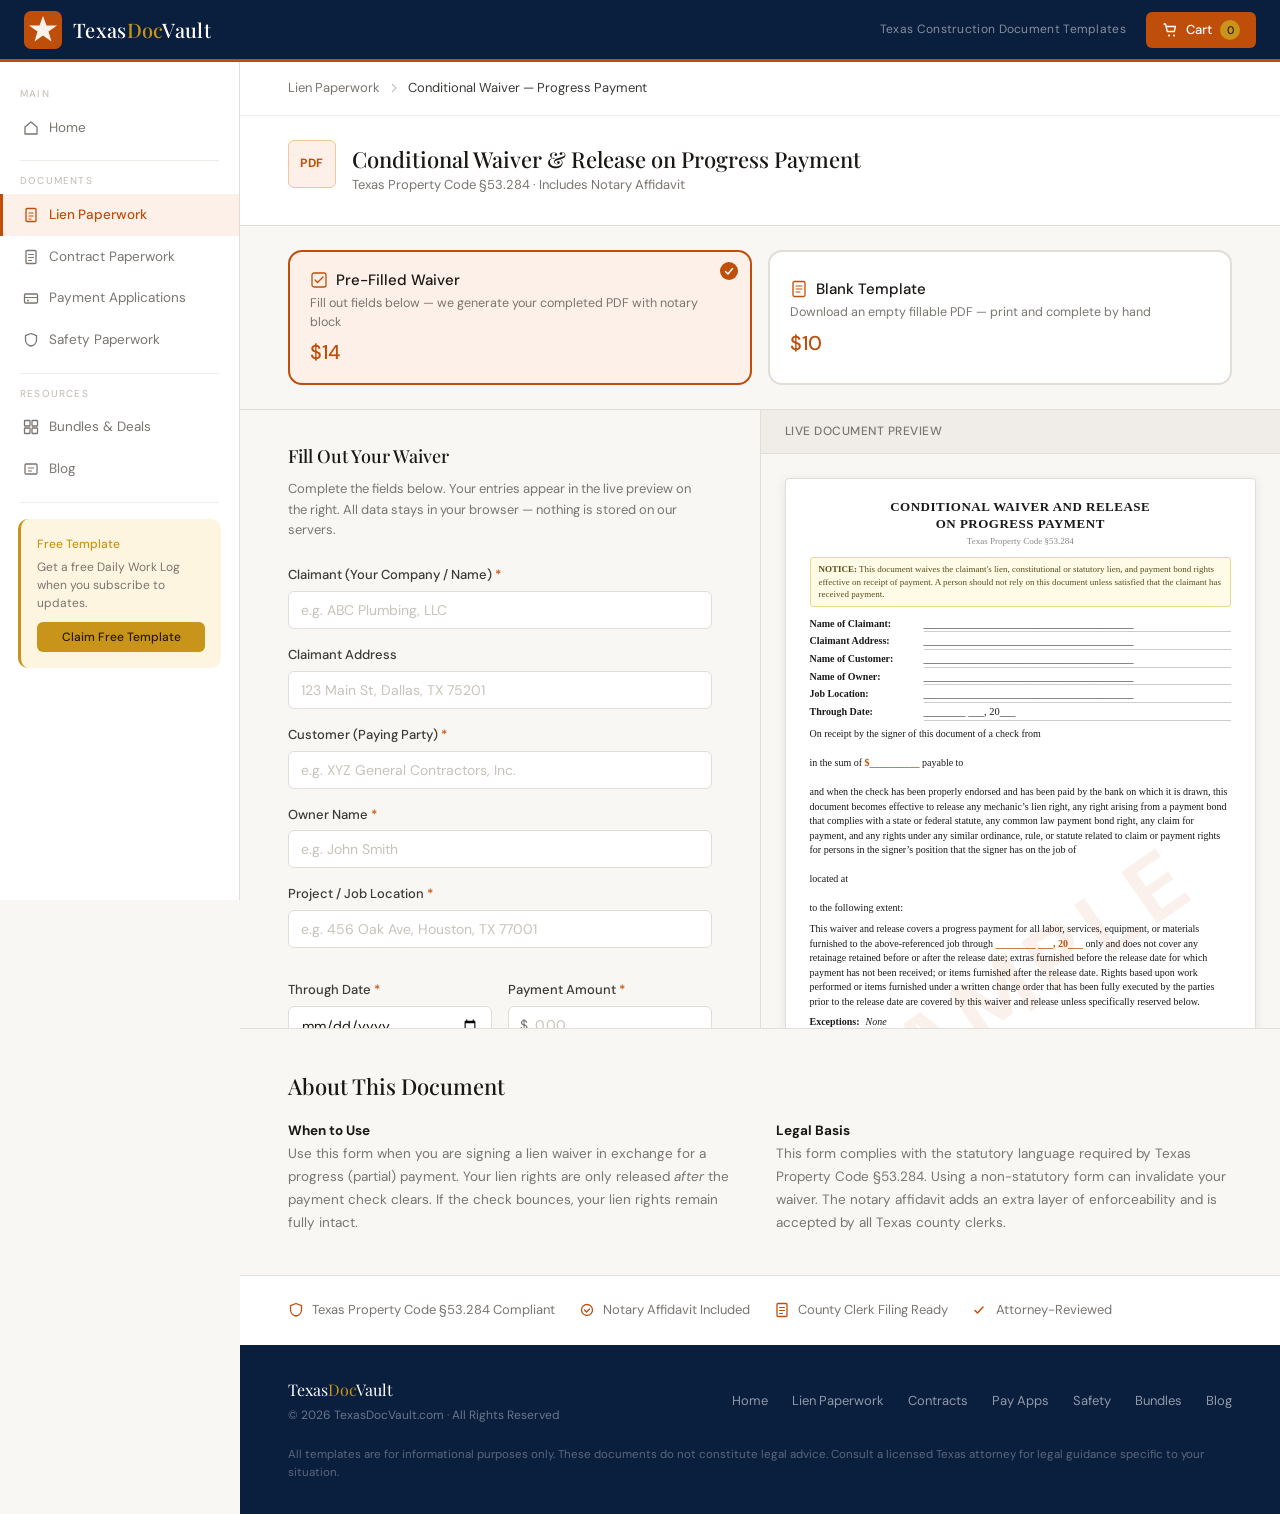
==== commit 53cee8d3: "Refine lien waiver preview: left-align paragraphs, notary seal bottom-right, add site footer - Chang" ====
--- a/lien-conditional-progress.html
+++ b/lien-conditional-progress.html
@@ -408,6 +408,7 @@
             </div>
           </div>
         </div>
+        <div class="prev-doc-footer">texasdocvault.com</div>
       </div>
     `;
   }
--- a/css/styles.css
+++ b/css/styles.css
@@ -1157,7 +1157,7 @@
 
 .prev-paragraph {
   margin: .4rem 0;
-  text-align: justify;
+  text-align: left;
   font-size: 10px;
   line-height: 1.45;
 }
@@ -1243,15 +1243,27 @@
   margin-top: .4rem;
   width: 70px;
   height: 70px;
-  border: 2px dashed #ccc;
+  border: 1.5px dashed #e0e0e0;
   border-radius: 50%;
   display: flex;
   align-items: center;
   justify-content: center;
-  font-size: 8px;
+  text-align: center;
+  font-size: 7.5px;
+  color: #d5d5d5;
+  letter-spacing: .5px;
+  line-height: 1.3;
+  margin-left: auto;
+}
+
+.prev-doc-footer {
+  margin-top: .6rem;
+  padding-top: .4rem;
+  border-top: 1px solid #eee;
+  font-family: var(--font-sans);
+  font-size: 7.5px;
   color: #bbb;
-  letter-spacing: 1px;
-  margin-left: auto;
+  letter-spacing: .3px;
 }
 
 /* ── RESPONSIVE ───────────────────────────────── */
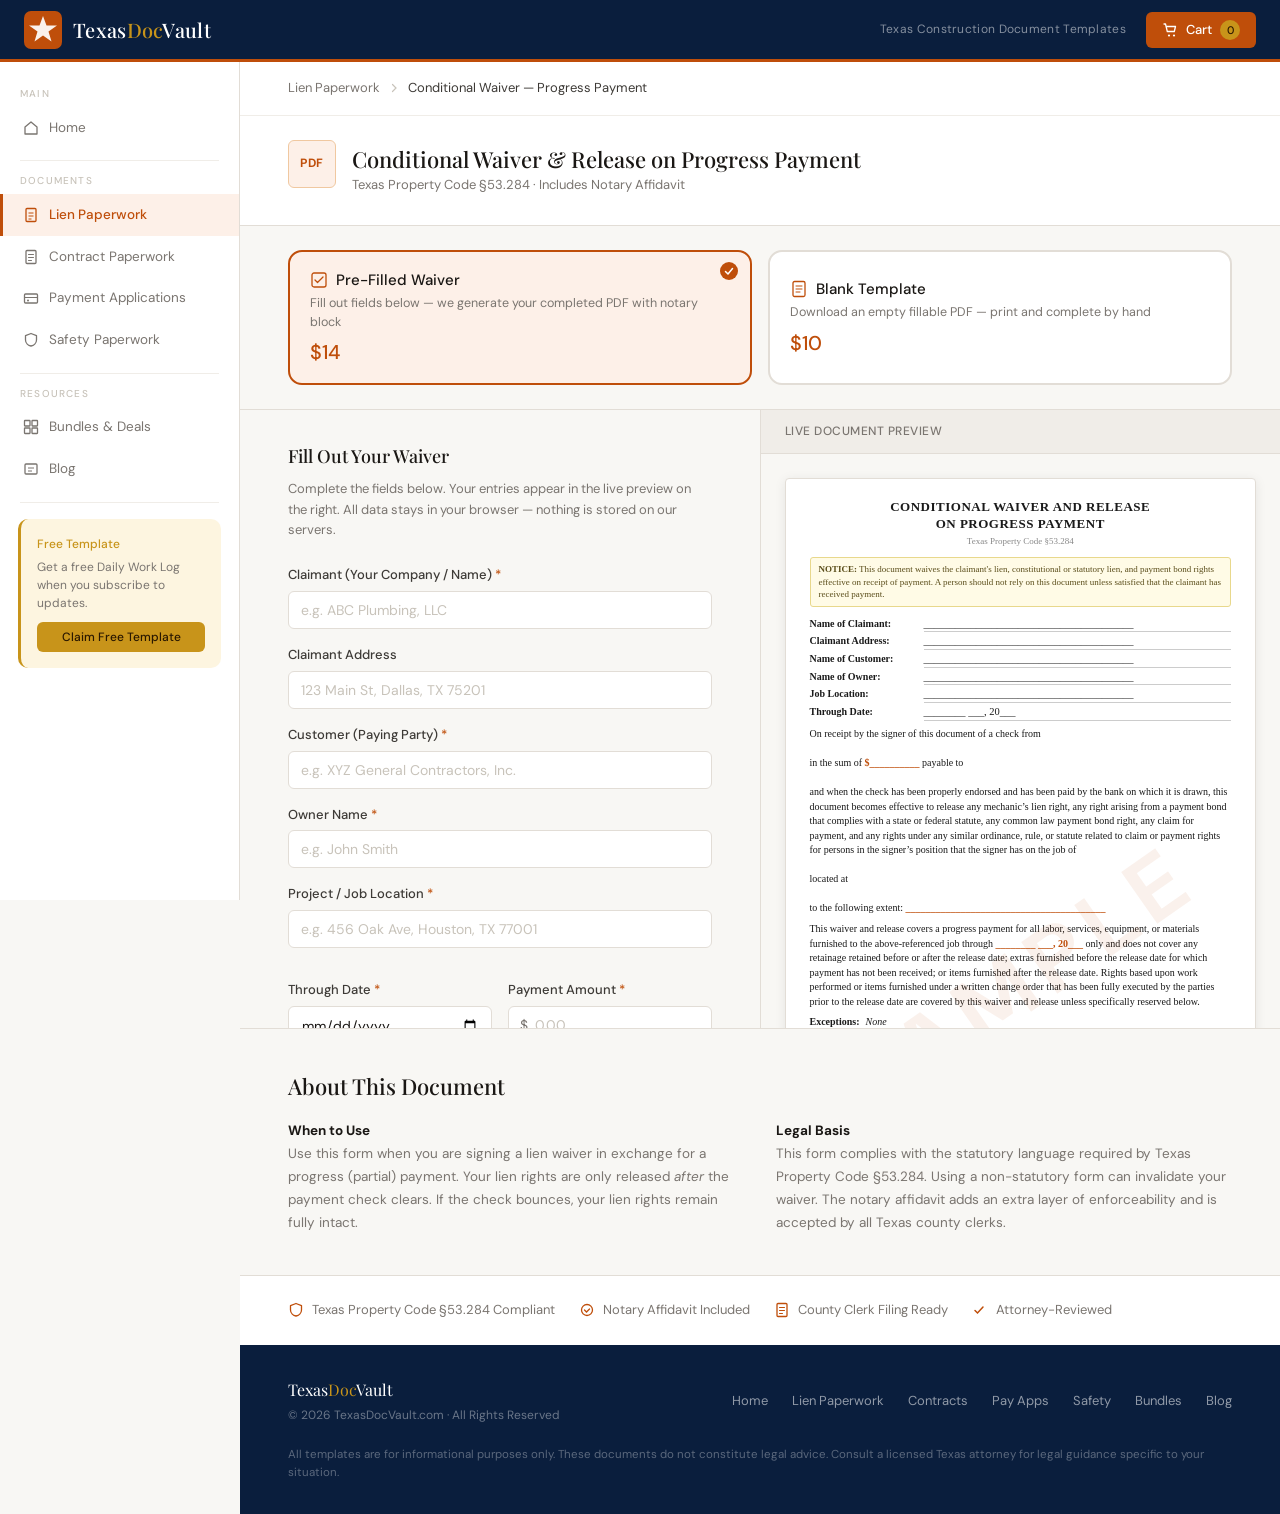
==== commit 44c056b0: "Add Job Description / Scope of Work field to conditional waiver New required form field that populat" ====
--- a/lien-conditional-progress.html
+++ b/lien-conditional-progress.html
@@ -107,6 +107,11 @@
             </div>
 
             <div class="pdp-field-group">
+              <label class="pdp-label">Job Description / Scope of Work <span class="pdp-req">*</span></label>
+              <textarea class="pdp-input pdp-textarea" id="f-scope" placeholder="e.g. Rough-in and finish plumbing for 3-story commercial build" oninput="updatePreview()"></textarea>
+            </div>
+
+            <div class="pdp-field-group">
               <label class="pdp-label">Exceptions (if any)</label>
               <textarea class="pdp-input pdp-textarea" id="f-exceptions" placeholder="List any exceptions to this waiver, or leave blank for 'None'" oninput="updatePreview()"></textarea>
             </div>
@@ -255,7 +260,9 @@
     const thruDate = document.getElementById('f-through-date').value;
     const amount   = document.getElementById('f-amount').value.trim();
 
-    if (!claimant || !customer || !owner || !location || !thruDate || !amount) {
+    const scope    = document.getElementById('f-scope').value.trim();
+
+    if (!claimant || !customer || !owner || !location || !thruDate || !amount || !scope) {
       showToast('Please fill out all required fields before adding to cart.');
       return;
     }
@@ -269,6 +276,7 @@
       location,
       throughDate: thruDate,
       amount,
+      scope,
       exceptions: document.getElementById('f-exceptions').value.trim(),
       county: document.getElementById('f-county').value.trim(),
       sigDate: document.getElementById('f-sig-date').value,
@@ -301,6 +309,7 @@
     const location  = val('f-location');
     const thruDate  = val('f-through-date');
     const amount    = val('f-amount');
+    const scope     = val('f-scope');
     const exceptions= val('f-exceptions');
     const county    = val('f-county');
     const sigDate   = val('f-sig-date');
@@ -355,7 +364,7 @@
             the signer&rsquo;s position that the signer has on the job of
             <strong>${blank(owner) || '<span class="prev-blank"></span>'}</strong>
             located at <strong>${blank(location) || '<span class="prev-blank"></span>'}</strong>
-            to the following extent:
+            to the following extent: <strong>${scope || '________________________________________'}</strong>
           </div>
 
           <div class="prev-paragraph">
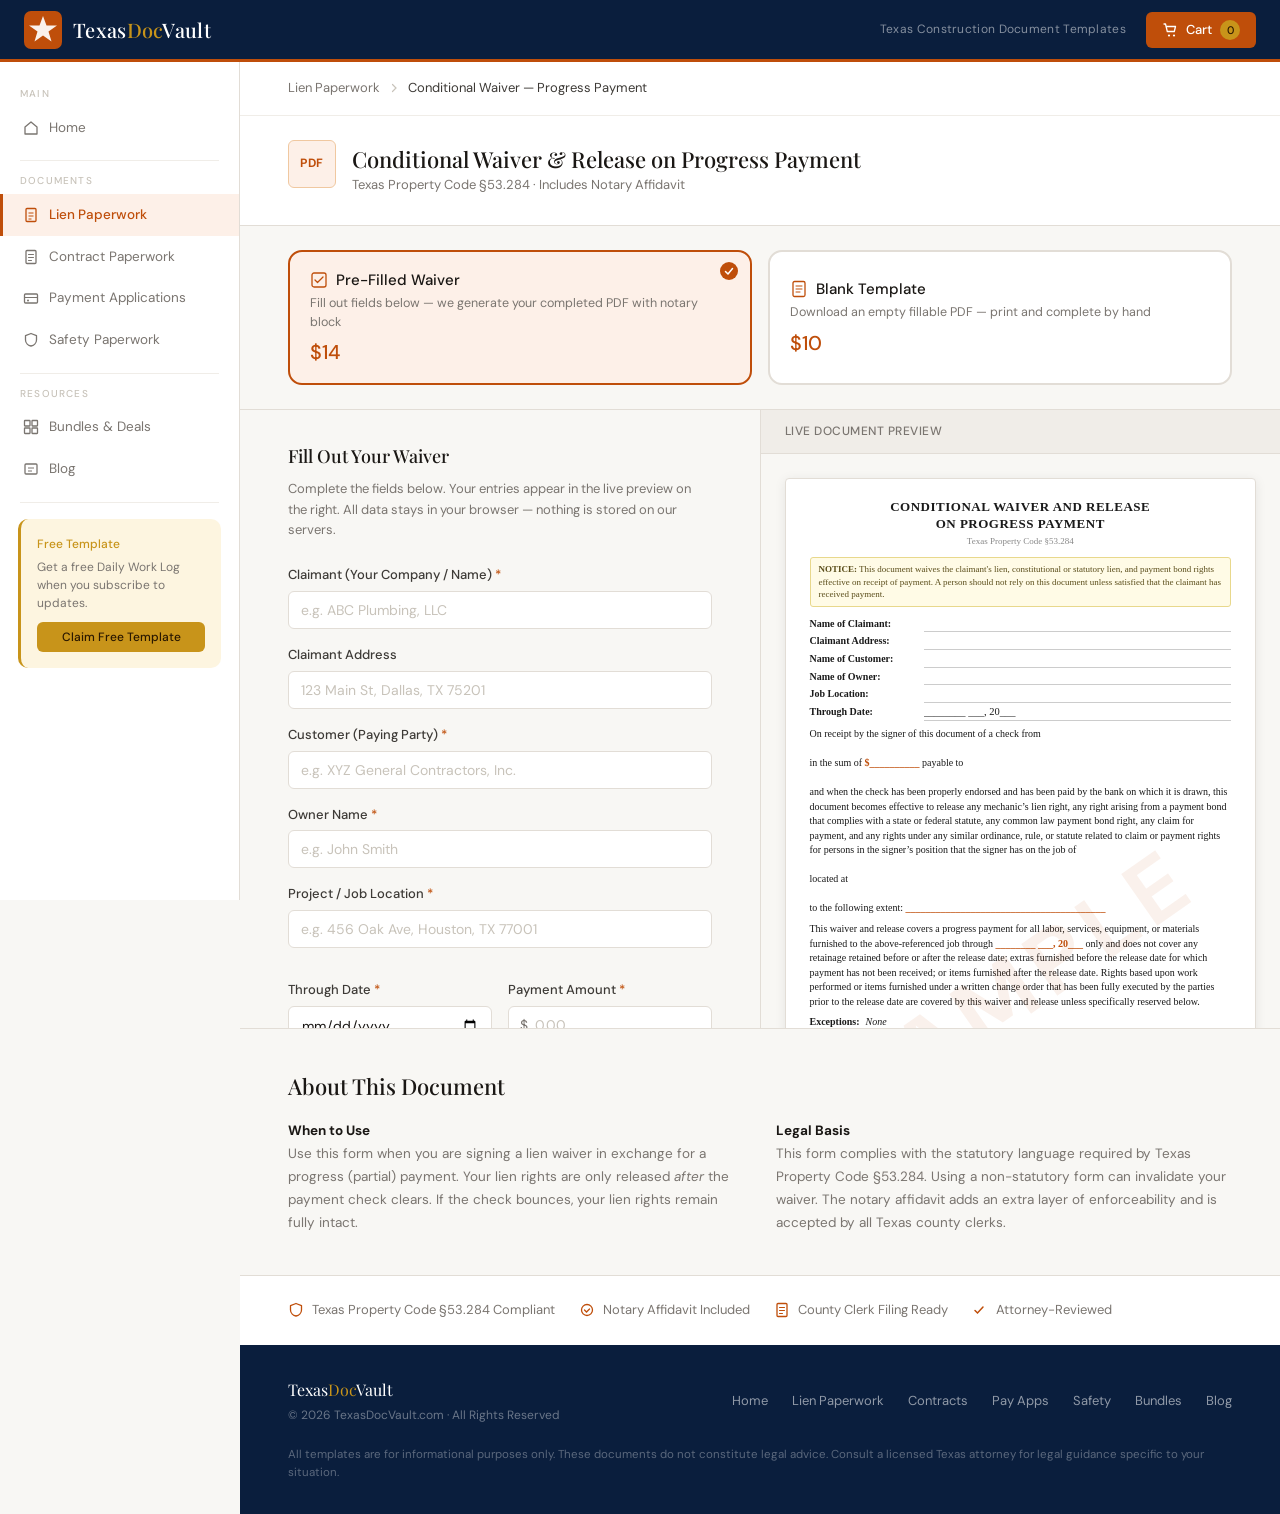
==== commit f79a1aa7: "Fix double lines in waiver previews — use CSS borders instead of underscores Replaced underscore cha" ====
--- a/lien-conditional-progress.html
+++ b/lien-conditional-progress.html
@@ -293,7 +293,7 @@
   /* ── Live Preview ──────────────────────────────── */
   function val(id) { return document.getElementById(id) ? document.getElementById(id).value : ''; }
   function blank(str) { return str ? str : '<span class="prev-blank"></span>'; }
-  function blankLine(str) { return str ? str : '________________________________________'; }
+  function blankLine(str) { return str ? str : '&nbsp;'; }
   function blankShort(str) { return str ? str : '________________'; }
   function blankDate(str) {
     if (!str) return '________ ___, 20___';
@@ -351,32 +351,9 @@
             <span class="prev-value">${blankDate(thruDate)}</span>
           </div>
 
-          <div class="prev-paragraph">
-            On receipt by the signer of this document of a check from
-            <strong>${blank(customer) || '<span class="prev-blank"></span>'}</strong>
-            in the sum of <strong>${amountDisplay}</strong>
-            payable to <strong>${blank(claimant) || '<span class="prev-blank"></span>'}</strong>
-            and when the check has been properly endorsed and has been paid by the bank on which
-            it is drawn, this document becomes effective to release any mechanic&rsquo;s lien right,
-            any right arising from a payment bond that complies with a state or federal statute,
-            any common law payment bond right, any claim for payment, and any rights under any
-            similar ordinance, rule, or statute related to claim or payment rights for persons in
-            the signer&rsquo;s position that the signer has on the job of
-            <strong>${blank(owner) || '<span class="prev-blank"></span>'}</strong>
-            located at <strong>${blank(location) || '<span class="prev-blank"></span>'}</strong>
-            to the following extent: <strong>${scope || '________________________________________'}</strong>
-          </div>
-
-          <div class="prev-paragraph">
-            This waiver and release covers a progress payment for all labor, services, equipment,
-            or materials furnished to the above-referenced job through <strong>${blankDate(thruDate)}</strong>
-            only and does not cover any retainage retained before or after the release date;
-            extras furnished before the release date for which payment has not been received;
-            or items furnished after the release date. Rights based upon work performed or items
-            furnished under a written change order that has been fully executed by the parties
-            prior to the release date are covered by this waiver and release unless specifically
-            reserved below.
-          </div>
+          <div class="prev-paragraph">On receipt by the signer of this document of a check from <strong>${blank(customer) || '<span class="prev-blank"></span>'}</strong> in the sum of <strong>${amountDisplay}</strong> payable to <strong>${blank(claimant) || '<span class="prev-blank"></span>'}</strong> and when the check has been properly endorsed and has been paid by the bank on which it is drawn, this document becomes effective to release any mechanic&rsquo;s lien right, any right arising from a payment bond that complies with a state or federal statute, any common law payment bond right, any claim for payment, and any rights under any similar ordinance, rule, or statute related to claim or payment rights for persons in the signer&rsquo;s position that the signer has on the job of <strong>${blank(owner) || '<span class="prev-blank"></span>'}</strong> located at <strong>${blank(location) || '<span class="prev-blank"></span>'}</strong> to the following extent: <strong>${scope || '________________________________________'}</strong></div>
+
+          <div class="prev-paragraph">This waiver and release covers a progress payment for all labor, services, equipment, or materials furnished to the above-referenced job through <strong>${blankDate(thruDate)}</strong> only and does not cover any retainage retained before or after the release date; extras furnished before the release date for which payment has not been received; or items furnished after the release date. Rights based upon work performed or items furnished under a written change order that has been fully executed by the parties prior to the release date are covered by this waiver and release unless specifically reserved below.</div>
 
           <div class="prev-exceptions">
             <span class="prev-label">Exceptions:</span>
@@ -388,8 +365,8 @@
               <div class="prev-sig-label">CLAIMANT:</div>
               <div class="prev-sig-name">${blankLine(claimant)}</div>
               <div class="prev-sig-line">
-                <div>By: ________________________________________</div>
-                <div>Title: ________________________________________</div>
+                <div>By: <span style="display:inline-block;width:260px;border-bottom:1px solid #ccc">&nbsp;</span></div>
+                <div>Title: <span style="display:inline-block;width:248px;border-bottom:1px solid #ccc">&nbsp;</span></div>
                 <div>Date: ${blankDate(sigDate)}</div>
               </div>
             </div>
@@ -409,9 +386,9 @@
               </div>
               <div style="margin-top:.3rem">Given under my hand and seal of office this ${blankDate(sigDate)}.</div>
               <div class="prev-notary-sig">
-                <div>________________________________________</div>
+                <div><span style="display:inline-block;width:260px;border-bottom:1px solid #ccc">&nbsp;</span></div>
                 <div>Notary Public, State of Texas</div>
-                <div>My Commission Expires: ________________</div>
+                <div>My Commission Expires: <span style="display:inline-block;width:140px;border-bottom:1px solid #ccc">&nbsp;</span></div>
               </div>
               <div class="prev-notary-seal">[NOTARY SEAL]</div>
             </div>
--- a/css/styles.css
+++ b/css/styles.css
@@ -1147,6 +1147,9 @@
   min-height: 13px;
   font-size: 10.5px;
   padding-bottom: 0;
+  overflow: hidden;
+  white-space: nowrap;
+  text-overflow: ellipsis;
 }
 
 .prev-blank {
